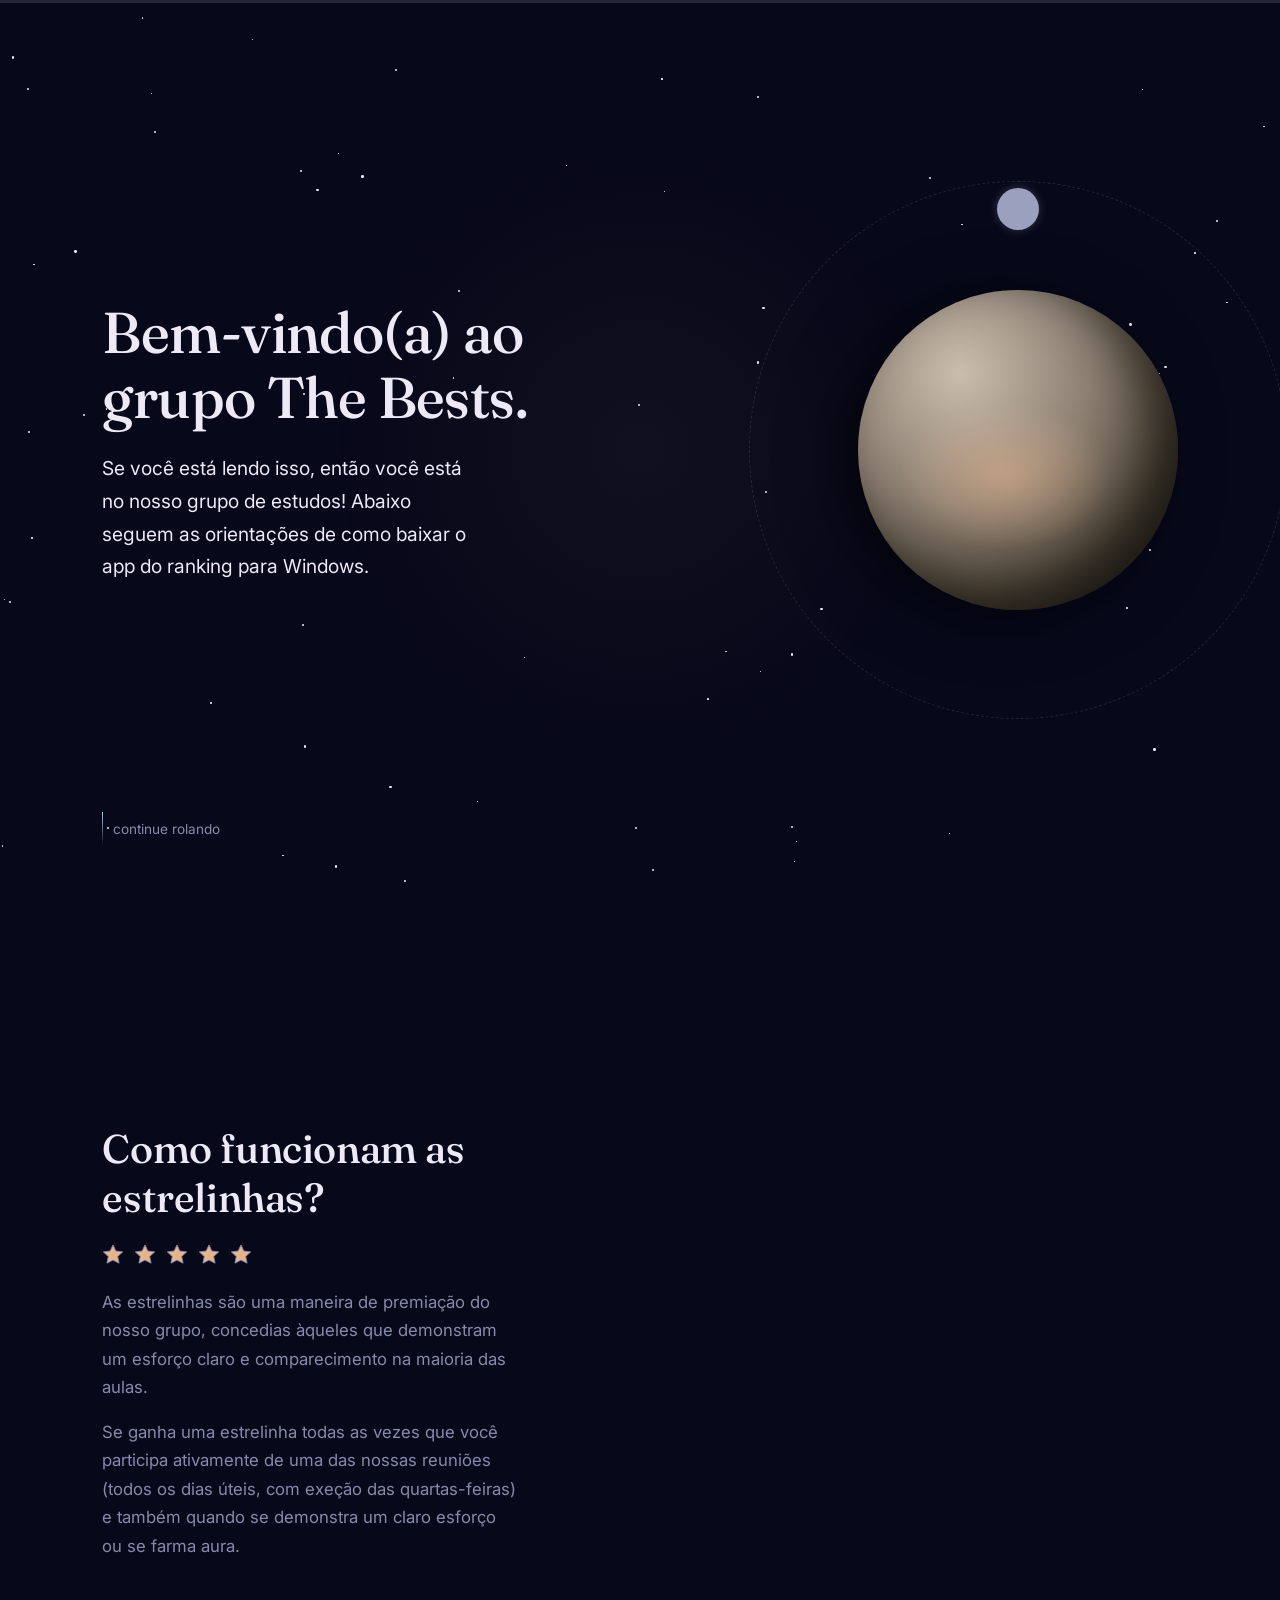
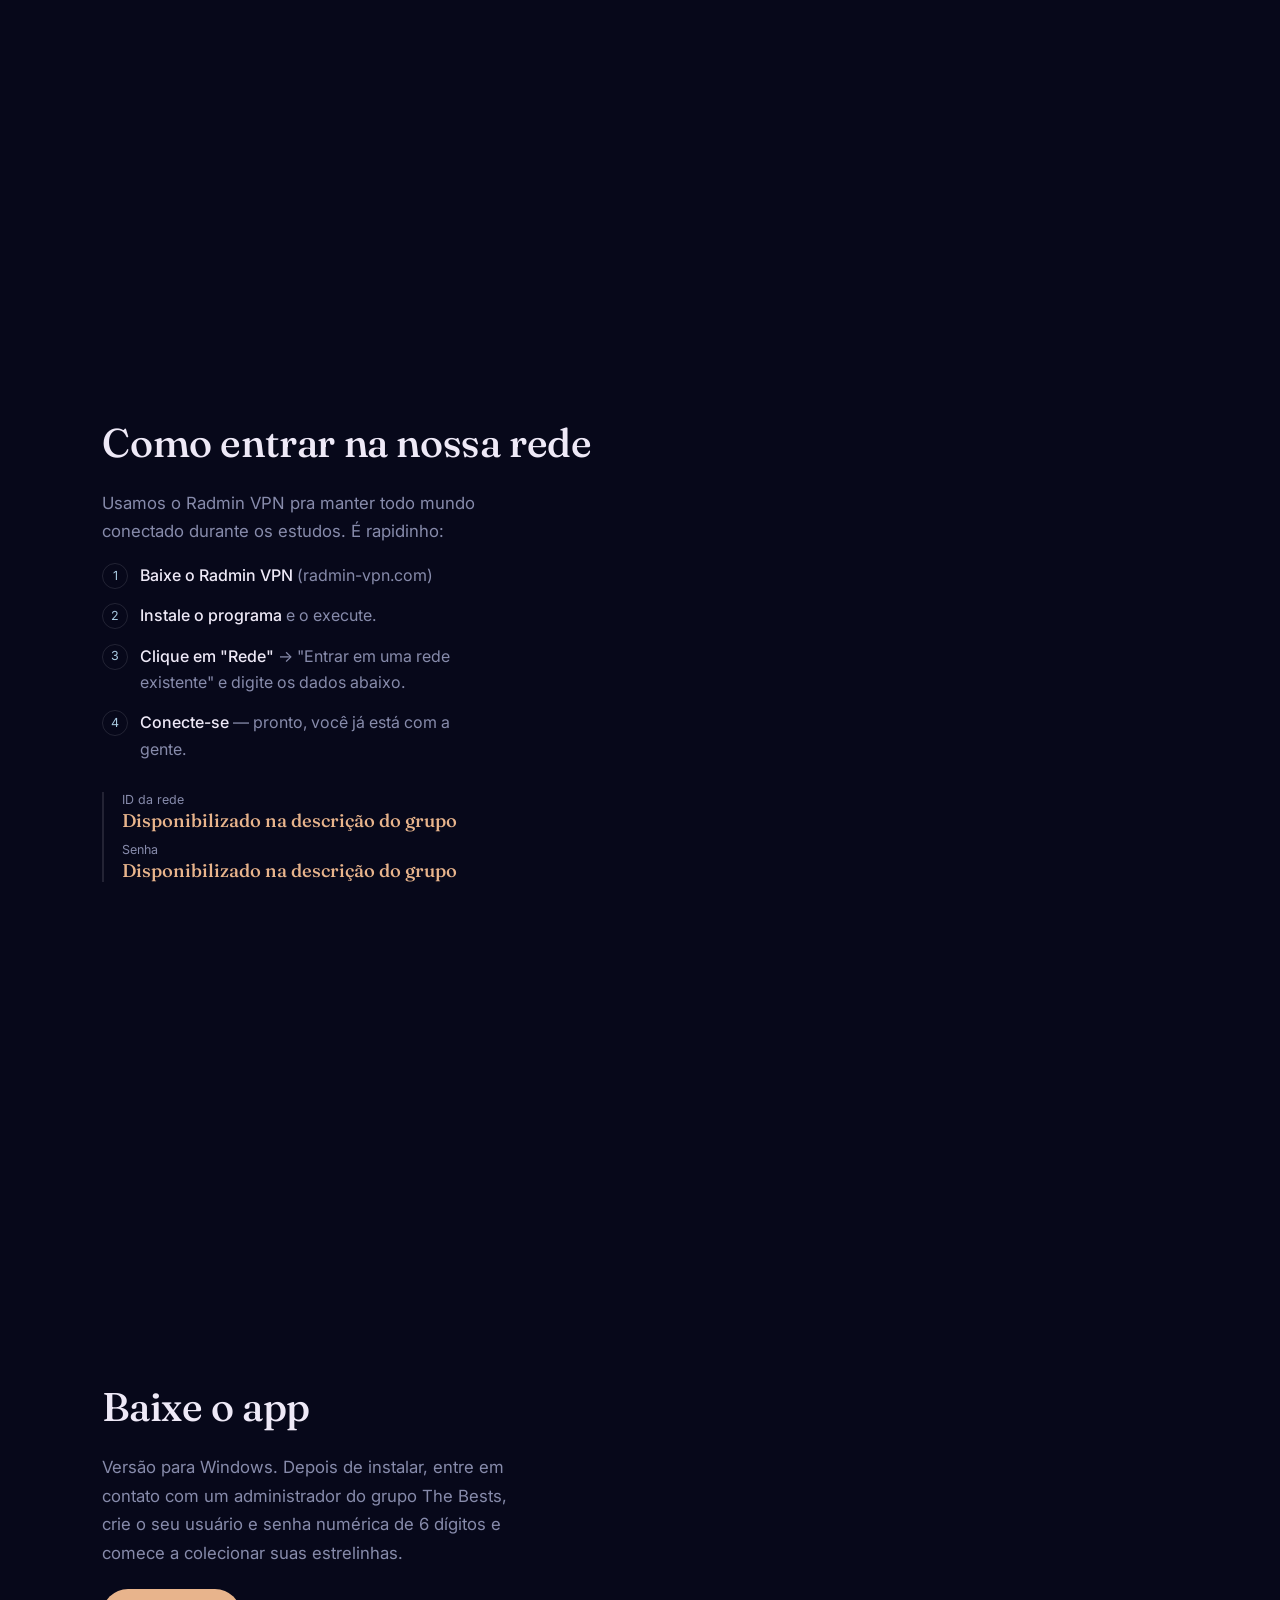
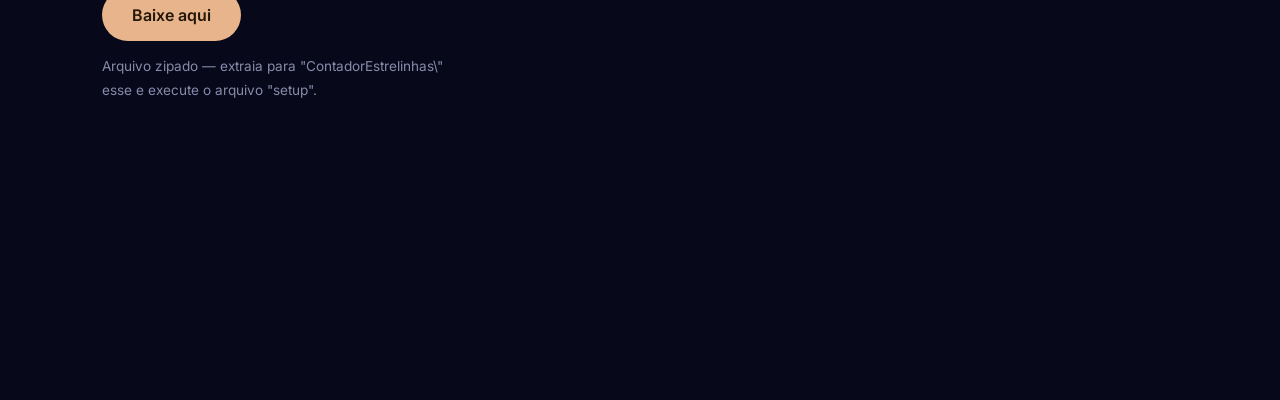
==== index.html @ 6ccc53ed "Adicionados os arquivos do site" ====
<!DOCTYPE html>
<html lang="pt-BR">

<head>
  <meta name="author" content="João Victor Resende Desmolins"> 
  <meta charset="UTF-8" />
  <meta name="viewport" content="width=device-width, initial-scale=1, viewport-fit=cover" />
  <title>Sumário — Grupo de Estudos</title>
  <link rel="preconnect" href="https://fonts.googleapis.com">
  <link rel="preconnect" href="https://fonts.gstatic.com" crossorigin>
  <link
    href="https://fonts.googleapis.com/css2?family=Fraunces:ital,opsz,wght@0,9..144,300;0,9..144,500;0,9..144,600;1,9..144,400&family=Inter:wght@400;500;600&display=swap"
    rel="stylesheet">
  <link rel="stylesheet" href="style.css">
</head>

<body>

  <div class="progress">
    <div class="progress-fill" id="progressFill"></div>
  </div>
  <div class="starfield" id="starfield"></div>
  <div class="spot" id="spot"></div>

  <section id="s1" class="panel hero">
    <div class="col">
      <h1>Bem-vindo(a) ao grupo The Bests.</h1>
      <p class="lead">Se você está lendo isso, então você está no nosso grupo de
        estudos! Abaixo seguem as orientações de como baixar o app do ranking
        para Windows.</p>
    </div>
    <div class="planet-wrap">
      <div class="charon-orbit">
        <div class="charon"></div>
      </div>
      <div class="pluto"></div>
    </div>
    <a class="scroll-hint" href="#s2"><span class="line"></span>continue rolando</a>
  </section>

  <section id="s2" class="panel">
    <div class="col">
      <h2>Como funcionam as estrelinhas?</h2>
      <div class="stars-row" aria-hidden="true">
        <svg viewBox="0 0 24 24" fill="#e8b48c" stroke="#878bab">
          <path d="M12 1l3.1 6.7 7.4.9-5.4 5 1.5 7.3L12 17.5 5.4 20.9 6.9 13.6 1.5 8.6l7.4-.9z" />
        </svg>
        <svg viewBox="0 0 24 24" fill="#e8b48c" stroke="#878bab">
          <path d="M12 1l3.1 6.7 7.4.9-5.4 5 1.5 7.3L12 17.5 5.4 20.9 6.9 13.6 1.5 8.6l7.4-.9z" />
        </svg>
        <svg viewBox="0 0 24 24" fill="#e8b48c" stroke="#878bab">
          <path d="M12 1l3.1 6.7 7.4.9-5.4 5 1.5 7.3L12 17.5 5.4 20.9 6.9 13.6 1.5 8.6l7.4-.9z" />
        </svg>
        <svg viewBox="0 0 24 24" fill="#e8b48c" stroke="#878bab">
          <path d="M12 1l3.1 6.7 7.4.9-5.4 5 1.5 7.3L12 17.5 5.4 20.9 6.9 13.6 1.5 8.6l7.4-.9z" />
        </svg>
        <svg viewBox="0 0 24 24" fill="#e8b48c" stroke="#878bab">
          <path d="M12 1l3.1 6.7 7.4.9-5.4 5 1.5 7.3L12 17.5 5.4 20.9 6.9 13.6 1.5 8.6l7.4-.9z" />
        </svg>
      </div>
      <p>As estrelinhas são uma maneira de premiação do nosso grupo, concedias àqueles que demonstram um esforço claro e
        comparecimento na maioria das aulas.</p>
      <p>Se ganha uma estrelinha todas as vezes que você participa ativamente de uma das nossas reuniões (todos os dias
        úteis, com exeção das quartas-feiras) e também quando se demonstra um claro esforço ou se farma aura.</p>
    </div>
  </section>

  <section id="s3" class="panel">
    <div class="col">
      <h2>Como entrar na nossa rede</h2>
      <p>Usamos o Radmin VPN pra manter todo mundo conectado durante os
        estudos. É rapidinho:</p>
      <ol class="steps">
        <li><a href="https://www.radmin-vpn.com/"><strong>Baixe o Radmin VPN</strong> (radmin-vpn.com)</a></li>
        <li><strong>Instale o programa</strong> e o execute.</li>
        <li><strong>Clique em "Rede"</strong> → "Entrar em uma rede existente" e digite os dados abaixo.</li>
        <li><strong>Conecte-se</strong> — pronto, você já está com a gente.</li>
      </ol>
      <div class="net">
        <div><span>ID da rede</span><a href="https://chat.whatsapp.com/GSk5bUoOsxT5EOWPT3Xnf3"><strong>Disponibilizado na descrição do grupo</strong></a></div>
        <div><span>Senha</span><a href="https://chat.whatsapp.com/GSk5bUoOsxT5EOWPT3Xnf3"><strong>Disponibilizado na descrição do grupo</strong></a></div>
      </div>
    </div>
  </section>

  <section id="s4" class="panel">
    <div class="col">
      <h2>Baixe o app</h2>
      <p>Versão para Windows. Depois de instalar, entre em contato com um administrador do grupo The Bests, crie o seu usuário e senha numérica de 6 dígitos e comece a colecionar suas estrelinhas.</p>
      <a class="btn" href="ContadorEstrelinhas.zip" download id="btnBaixar">Baixe aqui</a>
      <p class="caption">Arquivo zipado — extraia para "ContadorEstrelinhas\" esse e execute o arquivo "setup".</p>
    </div>
  </section>

  <script src="script.js"></script>
</body>

</html>
---- style.css ----
:root{
  --void:#07081a;
  --panel:#0d1230;
  --star:#eee9f7;
  --muted:#878bab;
  --regio:#e8b48c;
  --ice:#a9c9e0;
  --line:rgba(238,233,247,.12);
  box-sizing:border-box;
  padding-top:env(safe-area-inset-top,0px);
  padding-bottom:env(safe-area-inset-bottom,0px);
  scroll-padding-top:env(safe-area-inset-top,0px);
}
@media (prefers-color-scheme: dark){
  :root:not([data-theme="light"]){ --void:#07081a; --star:#eee9f7; }
}
:root[data-theme="dark"]{ --void:#07081a; --star:#eee9f7; }
*{margin:0;padding:0;box-sizing:border-box;}
html{background:var(--void);scroll-snap-type:y mandatory;scroll-behavior:smooth;}
body{
  background:var(--void);color:var(--star);
  font-family:'Inter',system-ui,-apple-system,sans-serif;
  overflow-x:hidden;position:relative;
}
h1,h2{font-family:'Fraunces',Georgia,serif;font-weight:500;letter-spacing:-0.01em;}

.starfield{position:fixed;inset:0;z-index:0;pointer-events:none;}
.star-dot{position:absolute;background:var(--star);border-radius:50%;animation:twinkle var(--d,4s) ease-in-out infinite;}
@keyframes twinkle{0%,100%{opacity:.1}50%{opacity:.9}}

.spot{position:fixed;inset:0;z-index:1;pointer-events:none;
  background:radial-gradient(520px circle at var(--x,50%) var(--y,50%), rgba(232,180,140,.05), transparent 60%);}

.progress{position:fixed;top:env(safe-area-inset-top,0px);left:0;right:0;height:3px;z-index:20;background:var(--line);}
.progress-fill{height:100%;width:0%;background:var(--regio);transition:width .1s linear;}

.panel{
  min-height:100vh;min-height:100dvh;scroll-snap-align:start;
  display:flex;align-items:center;position:relative;z-index:2;
  padding:9vh 8vw;
}
.col{max-width:34em;}
h1{font-size:clamp(2.1rem,5.4vw,3.6rem);line-height:1.12;margin-bottom:22px;}
h2{font-size:clamp(1.7rem,4vw,2.5rem);margin-bottom:22px;}
p{color:var(--muted);font-size:1.05rem;line-height:1.7;margin-bottom:16px;max-width:38ch;}
p.lead{color:var(--star);font-size:1.2rem;max-width:32ch;}

/* ---- hero ---- */
.hero{justify-content:space-between;gap:6vw;}
.hero .col{opacity:0;animation:rise .9s .15s ease-out forwards;}
.hero .col p{opacity:0;animation:rise .9s .35s ease-out forwards;}
@keyframes rise{from{opacity:0;transform:translateY(18px)}to{opacity:1;transform:translateY(0)}}

.planet-wrap{position:relative;width:min(34vw,320px);height:min(34vw,320px);flex-shrink:0;
  opacity:0;animation:planetIn 1.1s .1s ease-out forwards;}
@keyframes planetIn{from{opacity:0;transform:scale(.9)}to{opacity:1;transform:scale(1)}}
.pluto{
  position:absolute;inset:0;border-radius:50%;
  background:
    radial-gradient(ellipse 46% 32% at 46% 58%, rgba(232,180,140,.5), rgba(232,180,140,0) 72%),
    radial-gradient(circle at 32% 26%, #c9bdae, #8c8072 40%, #4f4638 70%, #241f17 100%);
  box-shadow:-18px 8px 60px rgba(0,0,0,.6), inset -26px -18px 50px rgba(0,0,0,.55);
}
.charon-orbit{position:absolute;inset:-34%;border:1px dashed var(--line);border-radius:50%;
  animation:spin 42s linear infinite;}
.charon{position:absolute;top:1%;left:50%;width:8%;height:8%;margin-left:-4%;
  border-radius:50%;background:#9aa0bd;box-shadow:0 0 10px rgba(238,233,247,.2);}
@keyframes spin{to{transform:rotate(360deg)}}

.scroll-hint{position:absolute;left:8vw;bottom:6vh;display:inline-flex;align-items:center;gap:10px;
  color:var(--muted);font-size:.85rem;text-decoration:none;opacity:0;animation:rise .9s .6s ease-out forwards;}
.scroll-hint .line{width:1px;height:34px;background:linear-gradient(var(--ice),transparent);animation:pulse 2.4s ease-in-out infinite;}
@keyframes pulse{0%,100%{opacity:.25}50%{opacity:1}}

/* ---- estrelinhas ---- */
.stars-row{display:flex;gap:10px;margin:8px 0 22px;}
.stars-row svg{width:22px;height:22px;}

/* ---- vpn steps ---- */
ol.steps{list-style:none;counter-reset:step;margin:6px 0 30px;}
ol.steps li{counter-increment:step;position:relative;padding-left:38px;margin-bottom:14px;
  color:var(--muted);line-height:1.65;max-width:38ch;}
ol.steps li::before{content:counter(step);position:absolute;left:0;top:1px;
  width:24px;height:24px;border-radius:50%;border:1px solid var(--line);
  display:flex;align-items:center;justify-content:center;font-size:.78rem;color:var(--ice);}
ol.steps strong{color:var(--star);font-weight:500;}

.net{display:flex;flex-direction:column;gap:10px;border-left:2px solid var(--line);padding-left:18px;}
.net span{display:block;font-size:.78rem;color:var(--muted);margin-bottom:2px;}
.net strong{font-family:'Fraunces',serif;font-weight:500;font-size:1.15rem;color:var(--regio);}

/* ---- download ---- */
.btn{display:inline-flex;align-items:center;gap:10px;padding:16px 30px;border-radius:100px;
  background:var(--regio);color:#231708;font-weight:600;text-decoration:none;margin-top:6px;
  transition:transform .25s ease, box-shadow .25s ease;}
.btn:hover{transform:translateY(-2px);box-shadow:0 14px 30px rgba(232,180,140,.22);}
.btn:focus-visible, a:focus-visible, .scroll-hint:focus-visible{outline:2px solid var(--ice);outline-offset:4px;}
.caption{margin-top:14px;font-size:.85rem;color:var(--muted);}

@media (max-width:760px){
  .hero{flex-direction:column-reverse;gap:8vh;}
  .planet-wrap{width:52vw;height:52vw;margin:0 auto;}
  .scroll-hint{left:8vw;}
  p, p.lead{max-width:none;}
}
@media (prefers-reduced-motion: reduce){
  *{animation:none !important;transition:none !important;}
  html{scroll-behavior:auto;}
}

a {
  text-decoration: none;
  color:var(--muted);
  transition: 0.5s;
}
a:hover {
  color: var(--regio);
}
#btnBaixar:hover {
  color: var(--void);
}
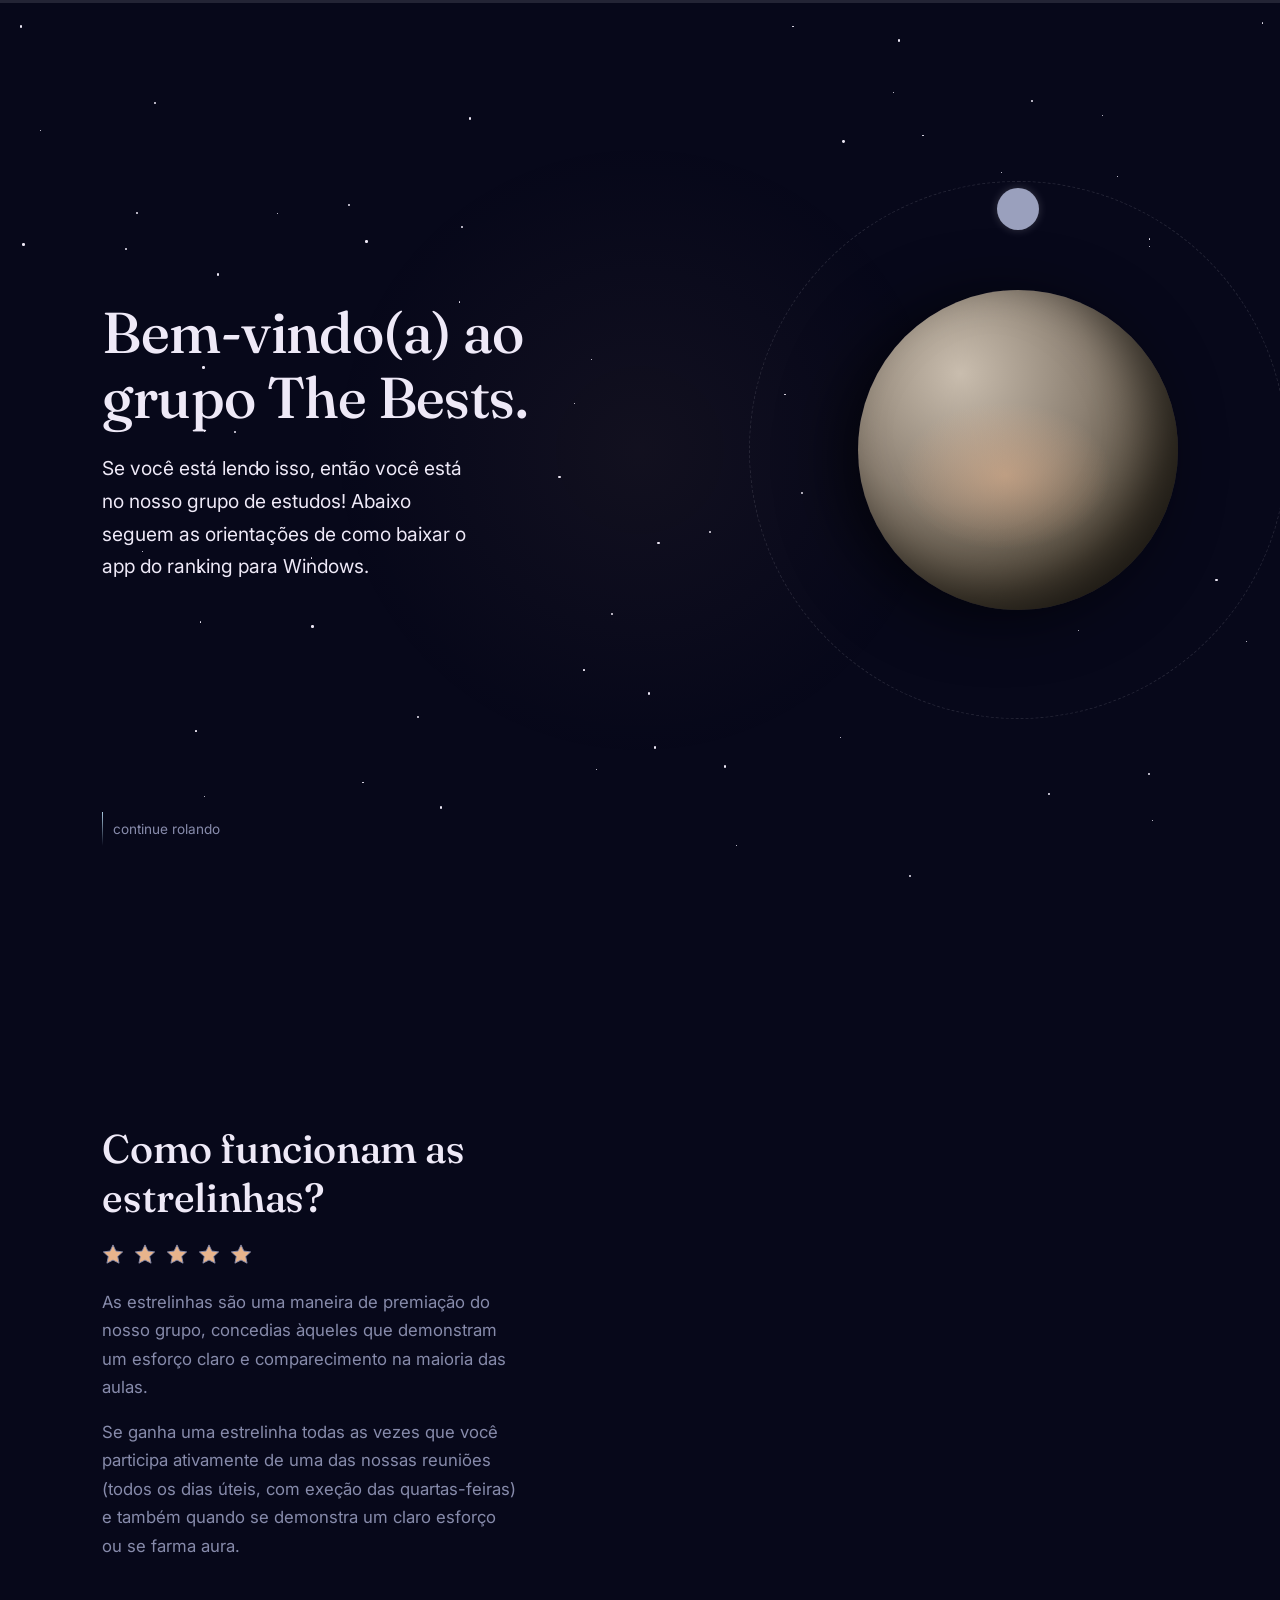
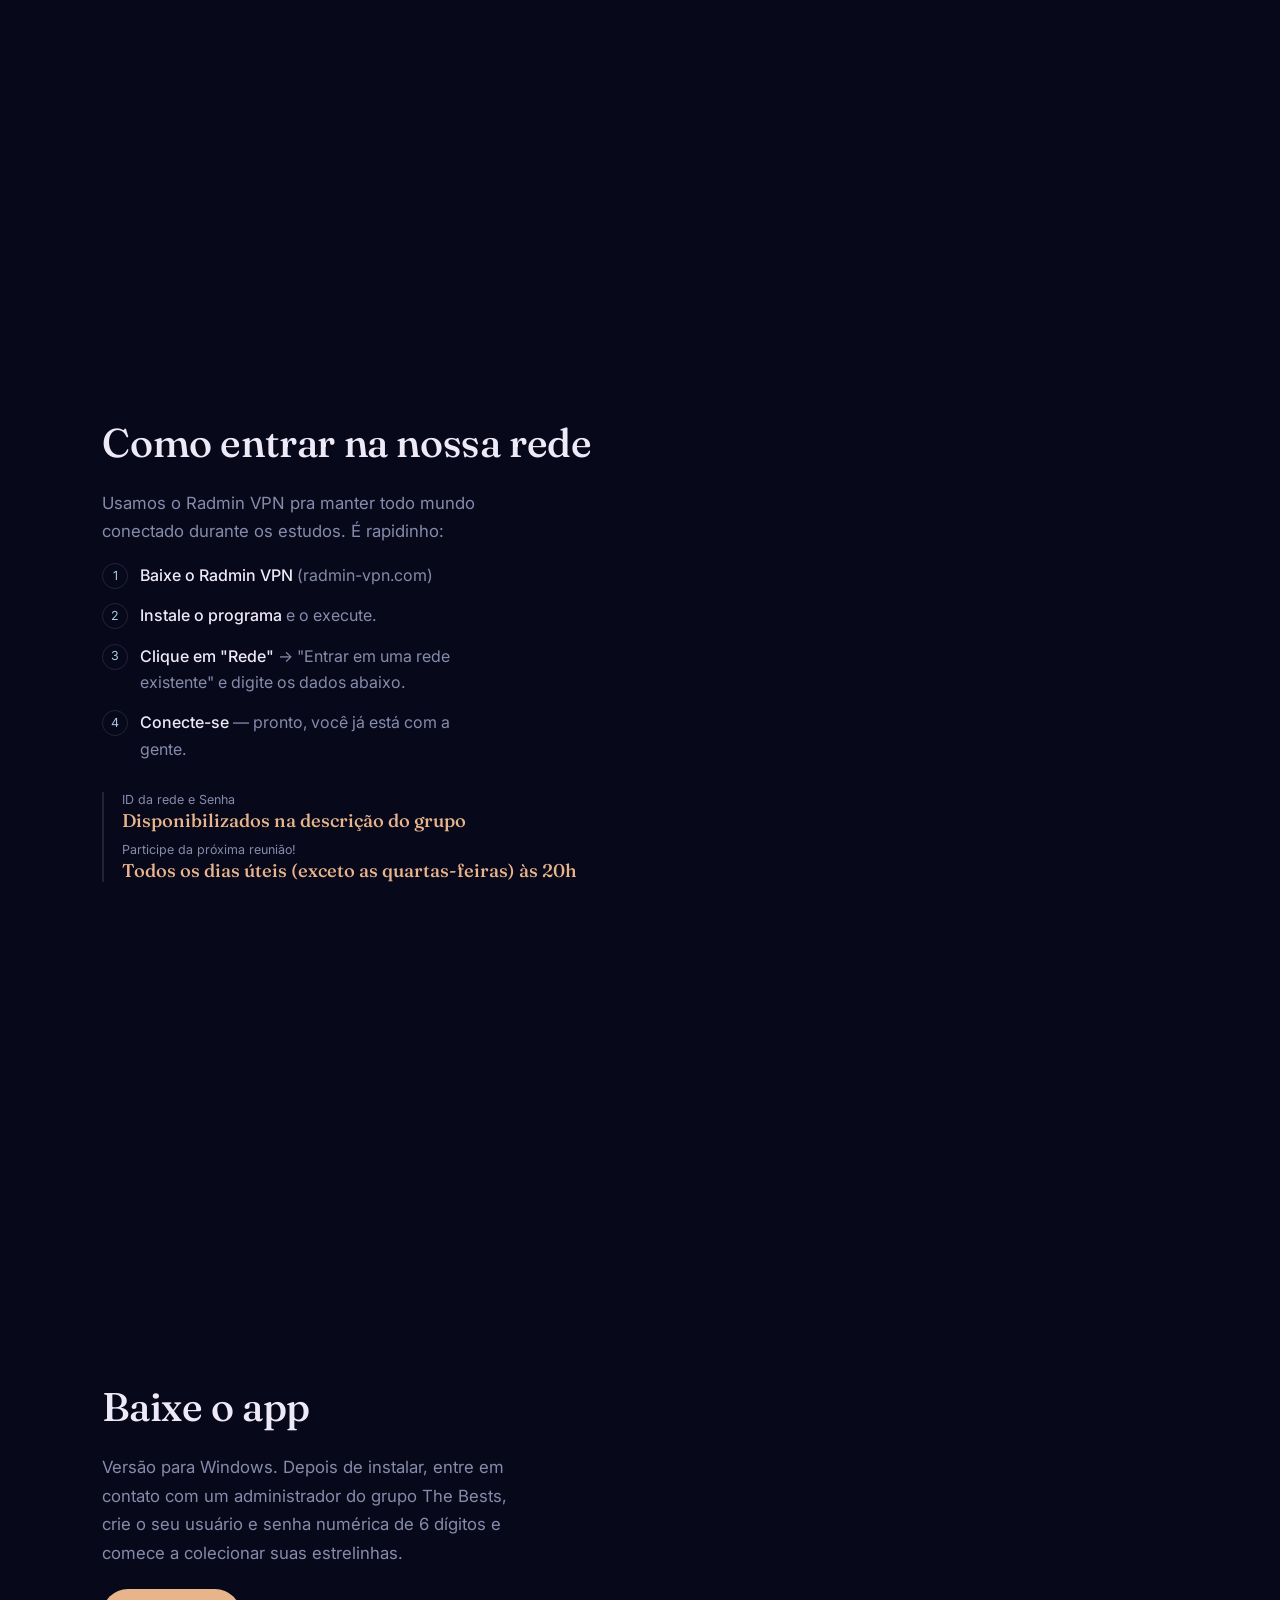
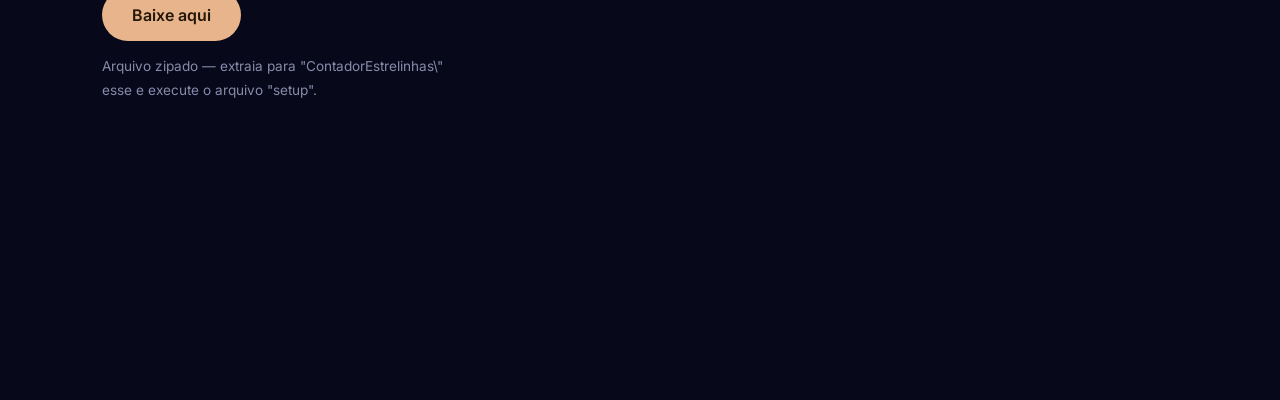
==== commit 14342626: "Adicionado Favicon e o link principal das reuniões no google meet." ====
--- a/index.html
+++ b/index.html
@@ -2,16 +2,21 @@
 <html lang="pt-BR">
 
 <head>
+  <!-- Configs importantes -->
   <meta name="author" content="João Victor Resende Desmolins"> 
   <meta charset="UTF-8" />
   <meta name="viewport" content="width=device-width, initial-scale=1, viewport-fit=cover" />
-  <title>Sumário — Grupo de Estudos</title>
+  
+  <!-- Conexões externas -->
   <link rel="preconnect" href="https://fonts.googleapis.com">
   <link rel="preconnect" href="https://fonts.gstatic.com" crossorigin>
-  <link
-    href="https://fonts.googleapis.com/css2?family=Fraunces:ital,opsz,wght@0,9..144,300;0,9..144,500;0,9..144,600;1,9..144,400&family=Inter:wght@400;500;600&display=swap"
-    rel="stylesheet">
+  <link href="https://fonts.googleapis.com/css2?family=Fraunces:ital,opsz,wght@0,9..144,300;0,9..144,500;0,9..144,600;1,9..144,400&family=Inter:wght@400;500;600&display=swap" rel="stylesheet">
+  
+  <!-- Conexões locais -->
+  <link rel="icon" type="image/ico" href="images/LogoSemFundoICO.ico">
   <link rel="stylesheet" href="style.css">
+
+  <title>Sumário — Grupo de Estudos</title>
 </head>
 
 <body>
@@ -77,8 +82,8 @@
         <li><strong>Conecte-se</strong> — pronto, você já está com a gente.</li>
       </ol>
       <div class="net">
-        <div><span>ID da rede</span><a href="https://chat.whatsapp.com/GSk5bUoOsxT5EOWPT3Xnf3"><strong>Disponibilizado na descrição do grupo</strong></a></div>
-        <div><span>Senha</span><a href="https://chat.whatsapp.com/GSk5bUoOsxT5EOWPT3Xnf3"><strong>Disponibilizado na descrição do grupo</strong></a></div>
+        <div><span>ID da rede e Senha</span><a href="https://chat.whatsapp.com/GSk5bUoOsxT5EOWPT3Xnf3"><strong>Disponibilizados na descrição do grupo</strong></a></div>
+        <div><span>Participe da próxima reunião!</span><a href="https://meet.google.com/tzd-myfi-awq?authuser=0&pli=1"><strong>Todos os dias úteis (exceto as quartas-feiras) às 20h</strong></a></div>
       </div>
     </div>
   </section>
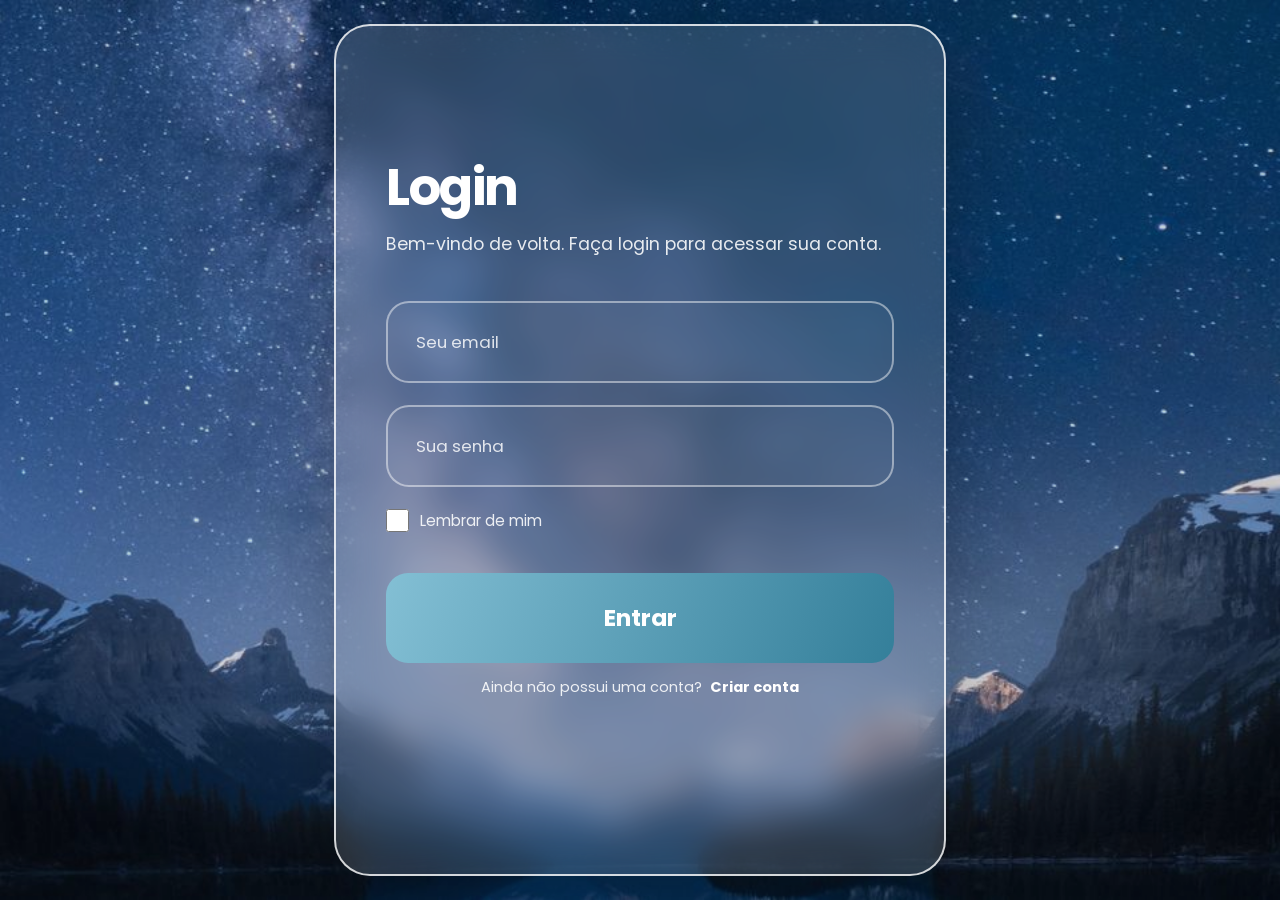
==== commit 57cdfc26: "Arquivos do site adicionados" ====
--- a/index.html
+++ b/index.html
@@ -1,103 +1,136 @@
-<!DOCTYPE html>
-<html lang="pt-BR">
-
-<head>
-  <!-- Configs importantes -->
-  <meta name="author" content="João Victor Resende Desmolins"> 
-  <meta charset="UTF-8" />
-  <meta name="viewport" content="width=device-width, initial-scale=1, viewport-fit=cover" />
-  
-  <!-- Conexões externas -->
-  <link rel="preconnect" href="https://fonts.googleapis.com">
-  <link rel="preconnect" href="https://fonts.gstatic.com" crossorigin>
-  <link href="https://fonts.googleapis.com/css2?family=Fraunces:ital,opsz,wght@0,9..144,300;0,9..144,500;0,9..144,600;1,9..144,400&family=Inter:wght@400;500;600&display=swap" rel="stylesheet">
-  
-  <!-- Conexões locais -->
-  <link rel="icon" type="image/ico" href="images/LogoSemFundoICO.ico">
-  <link rel="stylesheet" href="style.css">
-
-  <title>Sumário — Grupo de Estudos</title>
-</head>
-
-<body>
-
-  <div class="progress">
-    <div class="progress-fill" id="progressFill"></div>
-  </div>
-  <div class="starfield" id="starfield"></div>
-  <div class="spot" id="spot"></div>
-
-  <section id="s1" class="panel hero">
-    <div class="col">
-      <h1>Bem-vindo(a) ao grupo The Bests.</h1>
-      <p class="lead">Se você está lendo isso, então você está no nosso grupo de
-        estudos! Abaixo seguem as orientações de como baixar o app do ranking
-        para Windows.</p>
-    </div>
-    <div class="planet-wrap">
-      <div class="charon-orbit">
-        <div class="charon"></div>
-      </div>
-      <div class="pluto"></div>
-    </div>
-    <a class="scroll-hint" href="#s2"><span class="line"></span>continue rolando</a>
-  </section>
-
-  <section id="s2" class="panel">
-    <div class="col">
-      <h2>Como funcionam as estrelinhas?</h2>
-      <div class="stars-row" aria-hidden="true">
-        <svg viewBox="0 0 24 24" fill="#e8b48c" stroke="#878bab">
-          <path d="M12 1l3.1 6.7 7.4.9-5.4 5 1.5 7.3L12 17.5 5.4 20.9 6.9 13.6 1.5 8.6l7.4-.9z" />
-        </svg>
-        <svg viewBox="0 0 24 24" fill="#e8b48c" stroke="#878bab">
-          <path d="M12 1l3.1 6.7 7.4.9-5.4 5 1.5 7.3L12 17.5 5.4 20.9 6.9 13.6 1.5 8.6l7.4-.9z" />
-        </svg>
-        <svg viewBox="0 0 24 24" fill="#e8b48c" stroke="#878bab">
-          <path d="M12 1l3.1 6.7 7.4.9-5.4 5 1.5 7.3L12 17.5 5.4 20.9 6.9 13.6 1.5 8.6l7.4-.9z" />
-        </svg>
-        <svg viewBox="0 0 24 24" fill="#e8b48c" stroke="#878bab">
-          <path d="M12 1l3.1 6.7 7.4.9-5.4 5 1.5 7.3L12 17.5 5.4 20.9 6.9 13.6 1.5 8.6l7.4-.9z" />
-        </svg>
-        <svg viewBox="0 0 24 24" fill="#e8b48c" stroke="#878bab">
-          <path d="M12 1l3.1 6.7 7.4.9-5.4 5 1.5 7.3L12 17.5 5.4 20.9 6.9 13.6 1.5 8.6l7.4-.9z" />
-        </svg>
-      </div>
-      <p>As estrelinhas são uma maneira de premiação do nosso grupo, concedias àqueles que demonstram um esforço claro e
-        comparecimento na maioria das aulas.</p>
-      <p>Se ganha uma estrelinha todas as vezes que você participa ativamente de uma das nossas reuniões (todos os dias
-        úteis, com exeção das quartas-feiras) e também quando se demonstra um claro esforço ou se farma aura.</p>
-    </div>
-  </section>
-
-  <section id="s3" class="panel">
-    <div class="col">
-      <h2>Como entrar na nossa rede</h2>
-      <p>Usamos o Radmin VPN pra manter todo mundo conectado durante os
-        estudos. É rapidinho:</p>
-      <ol class="steps">
-        <li><a href="https://www.radmin-vpn.com/"><strong>Baixe o Radmin VPN</strong> (radmin-vpn.com)</a></li>
-        <li><strong>Instale o programa</strong> e o execute.</li>
-        <li><strong>Clique em "Rede"</strong> → "Entrar em uma rede existente" e digite os dados abaixo.</li>
-        <li><strong>Conecte-se</strong> — pronto, você já está com a gente.</li>
-      </ol>
-      <div class="net">
-        <div><span>ID da rede e Senha</span><a href="https://chat.whatsapp.com/GSk5bUoOsxT5EOWPT3Xnf3"><strong>Disponibilizados na descrição do grupo</strong></a></div>
-        <div><span>Participe da próxima reunião!</span><a href="https://meet.google.com/tzd-myfi-awq?authuser=0&pli=1"><strong>Todos os dias úteis (exceto as quartas-feiras) às 20h</strong></a></div>
-      </div>
-    </div>
-  </section>
-
-  <section id="s4" class="panel">
-    <div class="col">
-      <h2>Baixe o app</h2>
-      <p>Versão para Windows. Depois de instalar, entre em contato com um administrador do grupo The Bests, crie o seu usuário e senha numérica de 6 dígitos e comece a colecionar suas estrelinhas.</p>
-      <a class="btn" href="ContadorEstrelinhas.zip" download id="btnBaixar">Baixe aqui</a>
-      <p class="caption">Arquivo zipado — extraia para "ContadorEstrelinhas\" esse e execute o arquivo "setup".</p>
-    </div>
-  </section>
-
-  <script src="script.js"></script>
-</body>
-
+<!DOCTYPE html>
+<html lang="pt-BR">
+
+<head>
+    <meta charset="UTF-8">
+    <meta name="viewport" content="width=device-width, initial-scale=1.0">
+
+    <meta name="author" content="Nicolas 'The Best' Da Silva Valadares">
+
+    <link rel="stylesheet" href="style.css">
+    <script src="script.js" defer></script>
+
+    <title>Grupo The Bests</title>
+</head>
+
+<body>
+
+    <main class="pagina">
+        <input class="inputs-fase" type="radio" name="phase" id="phase1" checked>
+        <input class="inputs-fase" type="radio" name="phase" id="phase2">
+        <div class="palco">
+            <div class="giro">
+                <section class="face face-login">
+                    <div class="conteudo">
+                        <div class="conteudo-principal">
+                            <section class="apresentacao">
+                                <h1>Login</h1>
+                                <p>
+                                    Bem-vindo de volta. Faça login para acessar sua conta.
+                                </p>
+                            </section>
+                            <section class="formulario">
+                                <div id="formLogin">
+                                    <form action="">
+                                        <div class="campo">
+                                            <label for="inpEmail">
+                                                Email
+                                            </label>
+                                            <input type="email" id="inpEmail" name="email" placeholder="Seu email"
+                                                autocomplete="email" required>
+                                        </div>
+                                        <div class="campo">
+                                            <label for="inpSenha">
+                                                Senha
+                                            </label>
+                                            <input type="password" id="inpSenha" name="senha" placeholder="Sua senha"
+                                                autocomplete="current-password" required>
+                                        </div>
+                                        <div class="lembrar">
+                                            <input type="checkbox" id="LembrarCheck" name="lembrar">
+                                            <label for="LembrarCheck">
+                                                Lembrar de mim
+                                            </label>
+                                        </div>
+                                        <button type="button" id="btnLogin" onclick="Logar()">
+                                            Entrar
+                                        </button>
+                                    </form>
+                                </div>
+                                <p class="alternar">
+                                    Ainda não possui uma conta?
+                                    <label for="phase2">
+                                        Criar conta
+                                    </label>
+                                </p>
+                            </section>
+                        </div>
+                </section>
+                <section class="face face-cadastro">
+                    <div class="conteudo">
+                        <div class="conteudo-principal">
+                            <section class="apresentacao">
+                                <h1>Crie sua conta</h1>
+                                <p>
+                                    Faça parte da nossa comunidade e compartilhe novas experiências.
+                                </p>
+                            </section>
+                            <section class="formulario formulario-cadastro">
+                                <div id="formCadastro">
+                                    <form action="">
+                                        <div class="campo">
+                                            <label for="inpNomeCadastro">
+                                                Nome
+                                            </label>
+                                            <input type="text" id="inpNomeCadastro" name="nome" placeholder="Seu nome"
+                                                autocomplete="name" required>
+                                        </div>
+                                        <div class="campo">
+                                            <label for="inpEmailCadastro">
+                                                Email
+                                            </label>
+                                            <input type="email" id="inpEmailCadastro" name="emailCadastro"
+                                                placeholder="Seu email" autocomplete="email" required>
+                                        </div>
+                                        <div class="campo">
+                                            <label for="inpSenhaCadastro">
+                                                Senha
+                                            </label>
+                                            <input type="password" id="inpSenhaCadastro" name="senhaCadastro"
+                                                placeholder="Crie uma senha" autocomplete="new-password" required>
+                                        </div>
+                                        <div class="campo">
+                                            <label for="inpConfSenhaCadastro">
+                                                Confirme sua senha
+                                            </label>
+                                            <input type="password" id="inpConfSenhaCadastro" name="confirmarSenha"
+                                                placeholder="Confirme sua senha" autocomplete="new-password" required>
+                                        </div>
+                                        <button type="button" id="btnCadastro" onclick="Cadastrar()">
+                                            Criar minha conta
+                                        </button>
+                                    </form>
+                                </div>
+                                <p class="alternar">
+                                    Já possui uma conta?
+                                    <label for="phase1">
+                                        Fazer login
+                                    </label>
+                                </p>
+                            </section>
+                        </div>
+                        <footer class="rodape">
+                            <span>COMUNIDADE THE BESTS</span>
+                            <span>
+                                Criado por <strong>THE BESTS ⭐</strong>
+                            </span>
+                        </footer>
+                    </div>
+                </section>
+            </div>
+        </div>
+    </main>
+
+</body>
+
 </html>
--- a/style.css
+++ b/style.css
@@ -1,121 +1,587 @@
-:root{
-  --void:#07081a;
-  --panel:#0d1230;
-  --star:#eee9f7;
-  --muted:#878bab;
-  --regio:#e8b48c;
-  --ice:#a9c9e0;
-  --line:rgba(238,233,247,.12);
-  box-sizing:border-box;
-  padding-top:env(safe-area-inset-top,0px);
-  padding-bottom:env(safe-area-inset-bottom,0px);
-  scroll-padding-top:env(safe-area-inset-top,0px);
-}
-@media (prefers-color-scheme: dark){
-  :root:not([data-theme="light"]){ --void:#07081a; --star:#eee9f7; }
-}
-:root[data-theme="dark"]{ --void:#07081a; --star:#eee9f7; }
-*{margin:0;padding:0;box-sizing:border-box;}
-html{background:var(--void);scroll-snap-type:y mandatory;scroll-behavior:smooth;}
-body{
-  background:var(--void);color:var(--star);
-  font-family:'Inter',system-ui,-apple-system,sans-serif;
-  overflow-x:hidden;position:relative;
-}
-h1,h2{font-family:'Fraunces',Georgia,serif;font-weight:500;letter-spacing:-0.01em;}
-
-.starfield{position:fixed;inset:0;z-index:0;pointer-events:none;}
-.star-dot{position:absolute;background:var(--star);border-radius:50%;animation:twinkle var(--d,4s) ease-in-out infinite;}
-@keyframes twinkle{0%,100%{opacity:.1}50%{opacity:.9}}
-
-.spot{position:fixed;inset:0;z-index:1;pointer-events:none;
-  background:radial-gradient(520px circle at var(--x,50%) var(--y,50%), rgba(232,180,140,.05), transparent 60%);}
-
-.progress{position:fixed;top:env(safe-area-inset-top,0px);left:0;right:0;height:3px;z-index:20;background:var(--line);}
-.progress-fill{height:100%;width:0%;background:var(--regio);transition:width .1s linear;}
-
-.panel{
-  min-height:100vh;min-height:100dvh;scroll-snap-align:start;
-  display:flex;align-items:center;position:relative;z-index:2;
-  padding:9vh 8vw;
-}
-.col{max-width:34em;}
-h1{font-size:clamp(2.1rem,5.4vw,3.6rem);line-height:1.12;margin-bottom:22px;}
-h2{font-size:clamp(1.7rem,4vw,2.5rem);margin-bottom:22px;}
-p{color:var(--muted);font-size:1.05rem;line-height:1.7;margin-bottom:16px;max-width:38ch;}
-p.lead{color:var(--star);font-size:1.2rem;max-width:32ch;}
-
-/* ---- hero ---- */
-.hero{justify-content:space-between;gap:6vw;}
-.hero .col{opacity:0;animation:rise .9s .15s ease-out forwards;}
-.hero .col p{opacity:0;animation:rise .9s .35s ease-out forwards;}
-@keyframes rise{from{opacity:0;transform:translateY(18px)}to{opacity:1;transform:translateY(0)}}
-
-.planet-wrap{position:relative;width:min(34vw,320px);height:min(34vw,320px);flex-shrink:0;
-  opacity:0;animation:planetIn 1.1s .1s ease-out forwards;}
-@keyframes planetIn{from{opacity:0;transform:scale(.9)}to{opacity:1;transform:scale(1)}}
-.pluto{
-  position:absolute;inset:0;border-radius:50%;
-  background:
-    radial-gradient(ellipse 46% 32% at 46% 58%, rgba(232,180,140,.5), rgba(232,180,140,0) 72%),
-    radial-gradient(circle at 32% 26%, #c9bdae, #8c8072 40%, #4f4638 70%, #241f17 100%);
-  box-shadow:-18px 8px 60px rgba(0,0,0,.6), inset -26px -18px 50px rgba(0,0,0,.55);
-}
-.charon-orbit{position:absolute;inset:-34%;border:1px dashed var(--line);border-radius:50%;
-  animation:spin 42s linear infinite;}
-.charon{position:absolute;top:1%;left:50%;width:8%;height:8%;margin-left:-4%;
-  border-radius:50%;background:#9aa0bd;box-shadow:0 0 10px rgba(238,233,247,.2);}
-@keyframes spin{to{transform:rotate(360deg)}}
-
-.scroll-hint{position:absolute;left:8vw;bottom:6vh;display:inline-flex;align-items:center;gap:10px;
-  color:var(--muted);font-size:.85rem;text-decoration:none;opacity:0;animation:rise .9s .6s ease-out forwards;}
-.scroll-hint .line{width:1px;height:34px;background:linear-gradient(var(--ice),transparent);animation:pulse 2.4s ease-in-out infinite;}
-@keyframes pulse{0%,100%{opacity:.25}50%{opacity:1}}
-
-/* ---- estrelinhas ---- */
-.stars-row{display:flex;gap:10px;margin:8px 0 22px;}
-.stars-row svg{width:22px;height:22px;}
-
-/* ---- vpn steps ---- */
-ol.steps{list-style:none;counter-reset:step;margin:6px 0 30px;}
-ol.steps li{counter-increment:step;position:relative;padding-left:38px;margin-bottom:14px;
-  color:var(--muted);line-height:1.65;max-width:38ch;}
-ol.steps li::before{content:counter(step);position:absolute;left:0;top:1px;
-  width:24px;height:24px;border-radius:50%;border:1px solid var(--line);
-  display:flex;align-items:center;justify-content:center;font-size:.78rem;color:var(--ice);}
-ol.steps strong{color:var(--star);font-weight:500;}
-
-.net{display:flex;flex-direction:column;gap:10px;border-left:2px solid var(--line);padding-left:18px;}
-.net span{display:block;font-size:.78rem;color:var(--muted);margin-bottom:2px;}
-.net strong{font-family:'Fraunces',serif;font-weight:500;font-size:1.15rem;color:var(--regio);}
-
-/* ---- download ---- */
-.btn{display:inline-flex;align-items:center;gap:10px;padding:16px 30px;border-radius:100px;
-  background:var(--regio);color:#231708;font-weight:600;text-decoration:none;margin-top:6px;
-  transition:transform .25s ease, box-shadow .25s ease;}
-.btn:hover{transform:translateY(-2px);box-shadow:0 14px 30px rgba(232,180,140,.22);}
-.btn:focus-visible, a:focus-visible, .scroll-hint:focus-visible{outline:2px solid var(--ice);outline-offset:4px;}
-.caption{margin-top:14px;font-size:.85rem;color:var(--muted);}
-
-@media (max-width:760px){
-  .hero{flex-direction:column-reverse;gap:8vh;}
-  .planet-wrap{width:52vw;height:52vw;margin:0 auto;}
-  .scroll-hint{left:8vw;}
-  p, p.lead{max-width:none;}
-}
-@media (prefers-reduced-motion: reduce){
-  *{animation:none !important;transition:none !important;}
-  html{scroll-behavior:auto;}
-}
-
-a {
-  text-decoration: none;
-  color:var(--muted);
-  transition: 0.5s;
-}
-a:hover {
-  color: var(--regio);
-}
-#btnBaixar:hover {
-  color: var(--void);
+@import url('https://fonts.googleapis.com/css2?family=Poppins:wght@400;500;600;700;800&display=swap');
+
+:root {
+    --cor-fundo: #101B2D;
+    --cor-texto: #FFFFFF;
+    --cor-texto-secundario: rgba(255, 255, 255, 0.88);
+    --cor-texto-suave: rgba(255, 255, 255, 0.65);
+
+    --cor-destaque: #83BFD4;
+    --cor-destaque-escuro: #347F9A;
+
+    --cor-borda: rgba(255, 255, 255, 0.8);
+    --cor-borda-input: rgba(255, 255, 255, 0.45);
+
+    --sombra: 0 25px 70px rgba(0, 0, 0, 0.25);
+}
+
+* {
+    margin: 0;
+    padding: 0;
+    box-sizing: border-box;
+}
+
+body {
+    min-height: 100vh;
+    min-height: 100svh;
+
+    display: flex;
+    justify-content: center;
+    align-items: center;
+
+    padding: 24px;
+
+    position: relative;
+    isolation: isolate;
+
+    font-family: 'Poppins', Arial, Helvetica, sans-serif;
+    color: var(--cor-texto);
+
+    background: var(--cor-fundo);
+}
+
+body::before {
+    content: "";
+
+    position: fixed;
+    inset: 0;
+    z-index: -2;
+
+    background-image: url("imgs/ceuEstrelado.jpeg");
+    background-position: center;
+    background-size: cover;
+    background-repeat: no-repeat;
+}
+
+body::after {
+    content: "";
+
+    position: fixed;
+    inset: 0;
+    z-index: -1;
+
+    background: rgba(17, 33, 54, 0.18);
+    pointer-events: none;
+}
+
+/* ESTRUTURA PRINCIPAL */
+
+.pagina {
+    width: 100%;
+    max-width: 612px;
+
+    position: relative;
+    perspective: 1800px;
+}
+
+.inputs-fase {
+    position: absolute;
+
+    width: 1px;
+    height: 1px;
+
+    overflow: hidden;
+    clip-path: inset(50%);
+}
+
+.palco {
+    width: 100%;
+    height: min(870px, calc(100svh - 48px));
+    min-height: 680px;
+
+    position: relative;
+}
+
+.giro {
+    width: 100%;
+    height: 100%;
+
+    position: relative;
+
+    transform-style: preserve-3d;
+    transition: transform 1.2s cubic-bezier(0.65, 0, 0.25, 1);
+}
+
+#phase2:checked~.palco .giro {
+    transform: rotateY(180deg);
+}
+
+/* PAINÉIS */
+
+.face {
+    width: 100%;
+    height: 100%;
+
+    position: absolute;
+    inset: 0;
+
+    overflow: hidden;
+
+    border: 2px solid var(--cor-borda);
+    border-radius: 36px;
+
+    background: rgba(255, 255, 255, 0.13);
+
+    backdrop-filter: blur(18px);
+    -webkit-backdrop-filter: blur(18px);
+
+    box-shadow: var(--sombra);
+
+    backface-visibility: hidden;
+    -webkit-backface-visibility: hidden;
+
+    transform-style: preserve-3d;
+}
+
+.face-login {
+    transform: rotateY(0deg);
+}
+
+.face-cadastro {
+    transform: rotateY(180deg);
+    pointer-events: none;
+}
+
+#phase2:checked~.palco .face-login {
+    pointer-events: none;
+}
+
+#phase2:checked~.palco .face-cadastro {
+    pointer-events: auto;
+}
+
+/* ELEMENTOS DA ANTIGA COMPOSIÇÃO */
+
+.fotografia,
+.legenda-fotografia,
+.cabecalho {
+    display: none;
+}
+
+/* CONTEÚDO */
+
+.conteudo {
+    width: 100%;
+    height: 100%;
+
+    display: flex;
+    flex-direction: column;
+
+    padding: 132px 50px 35px;
+
+    background: transparent;
+}
+
+.conteudo-principal {
+    width: 100%;
+    flex: 1;
+
+    display: flex;
+    flex-direction: column;
+    gap: 43px;
+}
+
+/* APRESENTAÇÃO */
+
+.apresentacao {
+    width: 100%;
+}
+
+.identificador,
+.linha {
+    display: none;
+}
+
+.apresentacao h1 {
+    margin-bottom: 13px;
+
+    color: var(--cor-texto);
+    font-size: clamp(2.5rem, 5vw, 3.2rem);
+    font-weight: 700;
+    line-height: 1.15;
+    letter-spacing: -1.5px;
+}
+
+.apresentacao h1 strong {
+    display: inline;
+    font-weight: 700;
+}
+
+.apresentacao p {
+    max-width: 500px;
+
+    color: var(--cor-texto-secundario);
+    font-size: 1.1rem;
+    font-weight: 400;
+    line-height: 1.6;
+}
+
+/* FORMULÁRIO */
+
+.formulario {
+    width: 100%;
+    max-width: none;
+}
+
+.titulo-formulario {
+    display: none;
+}
+
+#formLogin,
+#formCadastro {
+    width: 100%;
+}
+
+form {
+    width: 100%;
+
+    display: grid;
+    grid-template-columns: 1fr;
+    gap: 22px;
+}
+
+.campo {
+    min-width: 0;
+
+    display: flex;
+    flex-direction: column;
+    gap: 7px;
+}
+
+.campo label {
+    position: absolute;
+
+    width: 1px;
+    height: 1px;
+
+    padding: 0;
+    margin: -1px;
+
+    overflow: hidden;
+    clip: rect(0, 0, 0, 0);
+    white-space: nowrap;
+    border: 0;
+}
+
+.campo input {
+    width: 100%;
+    height: 82px;
+
+    padding: 0 28px;
+
+    border: 2px solid var(--cor-borda-input);
+    border-radius: 23px;
+    outline: none;
+
+    background: rgba(255, 255, 255, 0.035);
+
+    color: var(--cor-texto);
+    font-family: inherit;
+    font-size: 1.05rem;
+
+    transition: 0.3s;
+}
+
+.campo input::placeholder {
+    color: rgba(255, 255, 255, 0.82);
+}
+
+.campo input:focus {
+    border-color: var(--cor-destaque);
+
+    background: rgba(255, 255, 255, 0.10);
+
+    box-shadow: 0 0 18px rgba(131, 191, 212, 0.13);
+}
+
+/* LEMBRAR DE MIM */
+
+.lembrar {
+    display: flex;
+    align-items: center;
+    justify-content: flex-start;
+
+    gap: 11px;
+
+    color: var(--cor-texto-secundario);
+    font-size: 0.95rem;
+}
+
+.lembrar input {
+    width: 23px;
+    height: 23px;
+
+    accent-color: var(--cor-destaque);
+
+    cursor: pointer;
+}
+
+.lembrar label {
+    cursor: pointer;
+}
+
+/* BOTÃO */
+
+form button {
+    width: 100%;
+    min-height: 90px;
+
+    margin-top: 19px;
+
+    border: none;
+    border-radius: 22px;
+
+    background: linear-gradient(110deg,
+            var(--cor-destaque),
+            var(--cor-destaque-escuro));
+
+    color: #FFFFFF;
+
+    font-family: inherit;
+    font-size: 1.45rem;
+    font-weight: 700;
+
+    cursor: pointer;
+
+    transition: 0.3s;
+}
+
+form button:hover {
+    filter: brightness(1.12);
+    transform: translateY(-2px);
+
+    box-shadow: 0 10px 25px rgba(52, 127, 154, 0.2);
+}
+
+form button:active {
+    transform: scale(0.98);
+}
+
+/* ALTERNAR ENTRE LOGIN E CADASTRO */
+
+.alternar {
+    margin-top: 14px;
+
+    color: var(--cor-texto-secundario);
+    font-size: 0.91rem;
+    text-align: center;
+}
+
+.alternar label {
+    margin-left: 4px;
+
+    color: var(--cor-texto);
+    font-weight: 700;
+
+    cursor: pointer;
+    transition: 0.3s;
+}
+
+.alternar label:hover {
+    color: var(--cor-destaque);
+}
+
+/* RODAPÉ */
+
+.rodape {
+    width: 100%;
+
+    display: flex;
+    justify-content: center;
+    align-items: center;
+
+    padding-top: 22px;
+}
+
+.rodape span {
+    color: var(--cor-texto-secundario);
+    font-size: 0.85rem;
+    font-weight: 400;
+    letter-spacing: 0;
+}
+
+.rodape span:first-child {
+    display: none;
+}
+
+/* CADASTRO */
+
+.formulario-cadastro {
+    margin-top: 0;
+}
+
+.face-cadastro .conteudo-principal {
+    gap: 24px;
+}
+
+.face-cadastro .campo input {
+    height: 64px;
+}
+
+.face-cadastro form {
+    gap: 14px;
+}
+
+.face-cadastro form button {
+    min-height: 68px;
+    margin-top: 5px;
+
+    font-size: 1.15rem;
+}
+
+/* Outra página */
+#ranking {
+    width: 70vw;
+    display: flex;
+    flex-direction: column;
+    text-align: center;
+}
+#linkReuniao {
+    width: 100%;
+    display: flex;
+    flex-direction: column;
+    margin-top: 2%;
+}
+#bgRanking {
+    background: var(--cor-destaque-escuro);
+    border: 3px solid var(--cor-borda);
+}
+
+/* RESPONSIVIDADE */
+
+@media (max-width: 600px) {
+
+    body {
+        padding: 14px;
+    }
+
+    .pagina {
+        max-width: 460px;
+    }
+
+    .palco {
+        height: min(820px, calc(100svh - 28px));
+        min-height: 680px;
+    }
+
+    .face {
+        border-radius: 27px;
+    }
+
+    .conteudo {
+        padding: 90px 27px 25px;
+    }
+
+    .conteudo-principal {
+        gap: 35px;
+    }
+
+    .apresentacao h1 {
+        font-size: 2.65rem;
+    }
+
+    .apresentacao p {
+        font-size: 0.96rem;
+    }
+
+    form {
+        gap: 17px;
+    }
+
+    .campo input {
+        height: 68px;
+        padding: 0 20px;
+
+        font-size: 0.95rem;
+        border-radius: 19px;
+    }
+
+    .lembrar {
+        font-size: 0.87rem;
+    }
+
+    form button {
+        min-height: 74px;
+        margin-top: 8px;
+
+        font-size: 1.25rem;
+        border-radius: 19px;
+    }
+
+    .alternar {
+        font-size: 0.82rem;
+    }
+
+    .rodape {
+        padding-top: 18px;
+    }
+
+    .rodape span {
+        font-size: 0.76rem;
+    }
+
+    .face-cadastro .conteudo {
+        padding-top: 65px;
+    }
+
+    .face-cadastro .conteudo-principal {
+        gap: 22px;
+    }
+
+    .face-cadastro .campo input {
+        height: 58px;
+    }
+
+    .face-cadastro form {
+        gap: 12px;
+    }
+
+    .face-cadastro form button {
+        min-height: 62px;
+        margin-top: 4px;
+    }
+}
+
+@media (max-height: 850px) and (min-width: 601px) {
+
+    .palco {
+        height: 740px;
+    }
+
+    .conteudo {
+        padding-top: 85px;
+    }
+
+    .conteudo-principal {
+        gap: 28px;
+    }
+
+    .campo input {
+        height: 68px;
+    }
+
+    form {
+        gap: 16px;
+    }
+
+    form button {
+        min-height: 70px;
+        margin-top: 8px;
+    }
+
+    .face-cadastro .conteudo {
+        padding-top: 55px;
+    }
+
+    .face-cadastro .campo input {
+        height: 55px;
+    }
+}
+
+@media (prefers-reduced-motion: reduce) {
+
+    .giro {
+        transition-duration: 0.01ms;
+    }
+
 }
